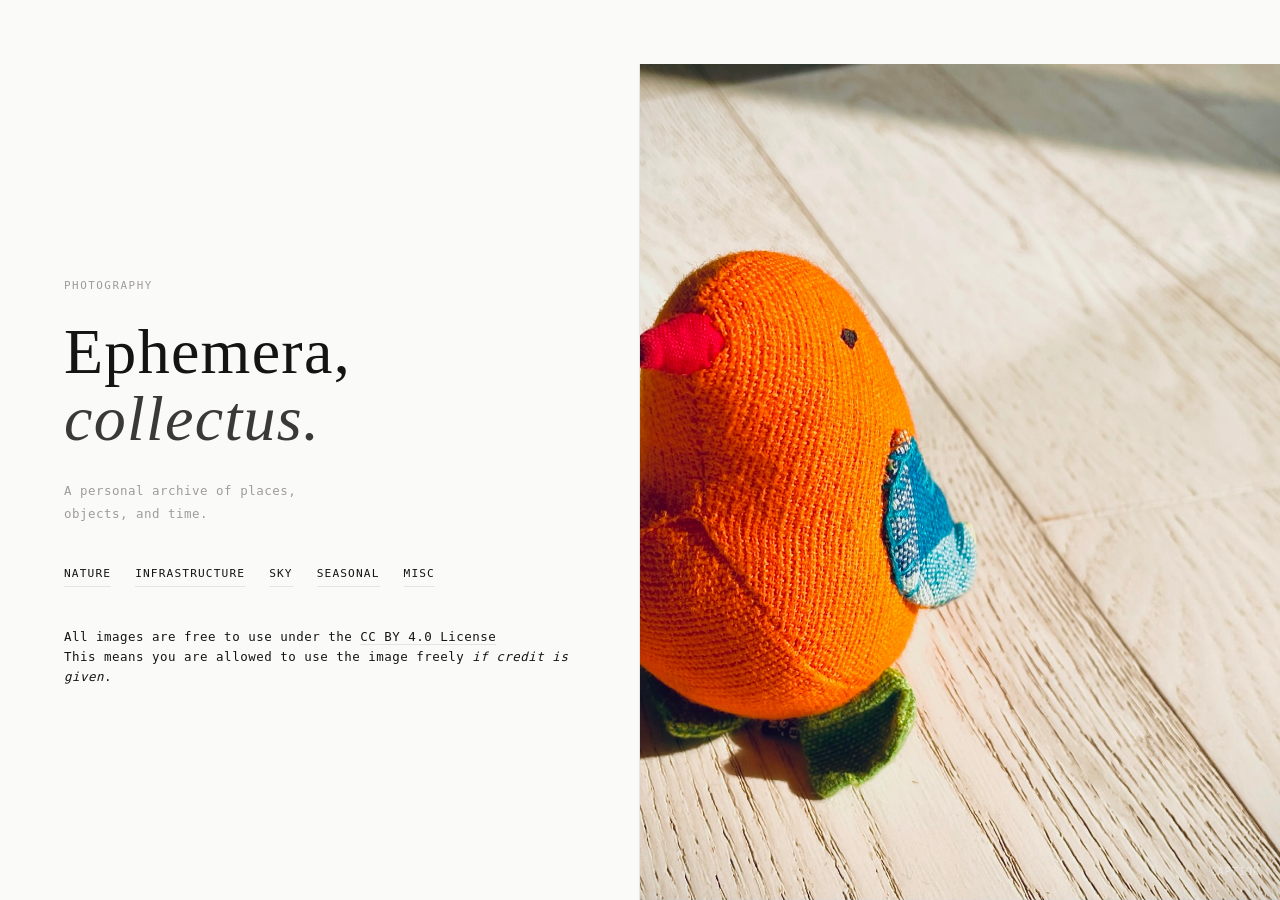
==== index.html @ 171a6552 "initial commit" ====
<!DOCTYPE html>
<html lang="en">

<head>
    <meta charset="UTF-8">
    <meta name="viewport" content="width=device-width, initial-scale=1.0">
    <link rel="icon" href="images/icon.JPG">
    <link rel="stylesheet" href="styles.css">
    <title>Photos</title>
</head>

<body>
    <section class="hero">
        <div class="hero_text">
            <p class="hero_eyebrow">Photography</p>
            <h1 class="hero_title">Ephemera,<br><em>collectus.</em></h1>
            <p class="hero_desc">
                A personal archive of places, objects, and time.
            </p>
            <nav class="hero_links">
                <a class="hero_link" href="categories/nature.html">Nature</a>
                <a class="hero_link" href="categories/infrastructure.html">Infrastructure</a>
                <a class="hero_link" href="categories/sky.html">Sky</a>
                <a class="hero_link" href="categories/seasonal.html">Seasonal</a>
                <a class="hero_link" href="categories/misc.html">Misc</a>
            </nav>

            <br><br>
            <p>All images are free to use under the <a href="https://creativecommons.org/licenses/by/4.0/">CC BY 4.0
                    License</a></p>
            <p>This means you are allowed to use the image freely <i>if credit is given</i>.</p>
        </div>

        <div class="hero_image">
            <img src="images/IMG_0469.JPG" alt="Hero photo">
            <span class="hero_image-caption">Caption</span>
        </div>

    </section>
</body>

</html>
---- styles.css ----
/* 
============================================================
    PHOTO GALLERY — Masonry · Light · Minimal
============================================================ 
*/

/* ----------- Reset & base ----------- */
*,
*::before,
*::after {
    box-sizing: border-box;
    margin: 0;
    padding: 0;
}

:root {
    --white: #fafaf9;
    --off-white: #f2f1ef;
    --light-gray: #e5e4e1;
    --mid-gray: #9e9c98;
    --dark-gray: #3a3936;
    --black: #141413;

    --gap: 1.25rem;
    --col-min: 260px;
    --nav-h: 4rem;
    --radius: 2px;

    --ease-out: cubic-bezier(0.16, 1, 0.3, 1);
}

html {
    scroll-behavior: smooth;
}

body {
    background-color: var(--white);
    color: var(--black);
    font-family: 'DM Mono', monospace;
    font-weight: 300;
    font-size: 0.78rem;
    letter-spacing: 0.04em;
    line-height: 1.6;
    -webkit-font-smoothing: antialiased;
}

a {
    color: var(--black);
    text-decoration: underline;
    text-decoration-color: var(--light-gray);
    text-underline-offset: 3px;
    transition: text-decoration-color 0.2s;
}

.lightbox_meta a {
    color: var(--mid-gray);
}

a:hover {
    text-decoration-color: var(--dark-gray);
}

/* ----------- Navigation ----------- */
.nav {
    position: fixed;
    top: 0;
    left: 0;
    right: 0;
    height: var(--nav-h);
    display: flex;
    align-items: center;
    justify-content: space-between;
    padding: 0 2rem;
    background: rgba(250, 250, 249, 0.88);
    backdrop-filter: blur(12px);
    -webkit-backdrop-filter: blur(12px);
    border-bottom: 1px solid var(--light-gray);
    z-index: 100;
}

.nav-title {
    font-family: Georgia, 'Times New Roman', Times, serif;
    font-weight: 300;
    font-size: 1.35rem;
    letter-spacing: 0.12em;
    color: var(--black);
    text-decoration: none;
}

.nav-links {
    display: flex;
    gap: 2rem;
    list-style: none;
}

.nav-links a {
    color: var(--mid-gray);
    text-decoration: none;
    font-size: 0.72rem;
    letter-spacing: 0.08em;
    text-transform: uppercase;
    transition: color 0.2s;
}

.nav-links a:hover,
.nav-links a[aria-current="page"] {
    color: var(--black);
}

/* ----------- Page wrapper ----------- */
.page {
    padding-top: calc(var(--nav-h) + 3rem);
    padding-bottom: 5rem;
    max-width: 1440px;
    margin: 0 auto;
    padding-left: 2rem;
    padding-right: 2rem;
}

/* ----------- Section header ----------- */
.section-header {
    display: flex;
    align-items: baseline;
    justify-content: space-between;
    margin-bottom: 2rem;
    padding-bottom: 1rem;
    border-bottom: 1px solid var(--light-gray);
}

.section-header_title {
    font-family: 'Cormorant Garamond', serif;
    font-weight: 300;
    font-size: 2.2rem;
    letter-spacing: 0.06em;
    color: var(--black);
}

.section-header_meta {
    color: var(--mid-gray);
    font-size: 0.7rem;
    letter-spacing: 0.1em;
    text-transform: uppercase;
}

/* ----------- Filter bar ----------- */
.filter-bar {
    display: flex;
    gap: 0.5rem;
    flex-wrap: wrap;
    margin-bottom: 2.5rem;
}

.filter-btn {
    appearance: none;
    background: transparent;
    border: 1px solid var(--light-gray);
    border-radius: 999px;
    padding: 0.3rem 0.9rem;
    font-family: 'DM Mono', monospace;
    font-size: 0.7rem;
    letter-spacing: 0.06em;
    color: var(--mid-gray);
    cursor: pointer;
    transition: background 0.18s, color 0.18s, border-color 0.18s;
}

.filter-btn:hover {
    border-color: var(--dark-gray);
    color: var(--dark-gray);
}

.filter-btn.active {
    background: var(--black);
    border-color: var(--black);
    color: var(--white);
}

/* ----------- Masonry grid ----------- */
.masonry {
    columns: var(--col-min) 3;
    column-gap: var(--gap);
}

/* item wrapper */
.photo-card {
    break-inside: avoid;
    margin-bottom: var(--gap);
    position: relative;
    cursor: pointer;
    border-radius: var(--radius);
    overflow: hidden;
    background: var(--off-white);

    /* staggered fade-in on load */
    opacity: 0;
    transform: translateY(10px);
    animation: card-in 0.55s var(--ease-out) forwards;
}

/* stagger delay for first 12 cards */
.photo-card:nth-child(1) {
    animation-delay: 0.05s;
}

.photo-card:nth-child(2) {
    animation-delay: 0.10s;
}

.photo-card:nth-child(3) {
    animation-delay: 0.15s;
}

.photo-card:nth-child(4) {
    animation-delay: 0.20s;
}

.photo-card:nth-child(5) {
    animation-delay: 0.25s;
}

.photo-card:nth-child(6) {
    animation-delay: 0.30s;
}

.photo-card:nth-child(7) {
    animation-delay: 0.35s;
}

.photo-card:nth-child(8) {
    animation-delay: 0.40s;
}

.photo-card:nth-child(9) {
    animation-delay: 0.45s;
}

.photo-card:nth-child(10) {
    animation-delay: 0.50s;
}

.photo-card:nth-child(11) {
    animation-delay: 0.55s;
}

.photo-card:nth-child(12) {
    animation-delay: 0.60s;
}

@keyframes card-in {
    to {
        opacity: 1;
        transform: translateY(0);
    }
}

.photo-card img {
    display: block;
    width: 100%;
    height: auto;
    transition: transform 0.55s var(--ease-out);
}

/* hover overlay */
._overlay {
    position: absolute;
    inset: 0;
    background: rgba(20, 20, 19, 0);
    display: flex;
    align-items: flex-end;
    padding: 1.1rem;
    transition: background 0.35s;
}

.photo-card_info {
    opacity: 0;
    transform: translateY(4px);
    transition: opacity 0.3s, transform 0.3s;
}

.photo-card_label {
    font-family: 'DM Mono', monospace;
    font-size: 0.68rem;
    letter-spacing: 0.08em;
    color: var(--white);
    text-transform: uppercase;
}

.photo-card_date {
    font-family: 'Cormorant Garamond', serif;
    font-style: italic;
    font-size: 0.85rem;
    color: rgba(250, 250, 249, 0.65);
}

.photo-card:hover img {
    transform: scale(1.03);
}

.photo-card:hover .photo-card_overlay {
    background: rgba(20, 20, 19, 0.38);
}

.photo-card:hover .photo-card_info {
    opacity: 1;
    transform: translateY(0);
}

/* ----------- Lightbox ----------- */
.lightbox {
    position: fixed;
    inset: 0;
    z-index: 200;
    background: rgba(20, 20, 19, 0.96);
    display: flex;
    flex-direction: column;
    align-items: center;
    justify-content: center;
    padding: 2rem;
    opacity: 0;
    pointer-events: none;
    transition: opacity 0.3s;
}

.lightbox_img {
    max-width: 90vw;
    max-height: 75vh;
    object-fit: contain;
    border-radius: var(--radius);
    box-shadow: 0 32px 80px rgba(0, 0, 0, 0.5);
    transform: scale(0.97);
    transition: transform 0.4s var(--ease-out);
    flex-shrink: 0;
}

.lightbox.open .lightbox_img {
    transform: scale(1);
}

.lightbox.open {
    opacity: 1;
    pointer-events: all;
}

.lightbox_close {
    position: absolute;
    top: 1.5rem;
    right: 1.5rem;
    appearance: none;
    background: none;
    border: 1px solid rgba(255, 255, 255, 0.2);
    border-radius: 999px;
    width: 2.2rem;
    height: 2.2rem;
    display: grid;
    place-items: center;
    cursor: pointer;
    color: var(--white);
    font-size: 1rem;
    transition: border-color 0.2s, background 0.2s;
}

.lightbox_close:hover {
    background: rgba(255, 255, 255, 0.1);
    border-color: rgba(255, 255, 255, 0.5);
}

.lightbox_caption {
    position: absolute;
    bottom: 2rem;
    left: 0;
    right: 0;
    text-align: center;
    color: rgba(250, 250, 249, 0.5);
    font-size: 0.72rem;
    letter-spacing: 0.1em;
    text-transform: uppercase;
}

/* ----------- Footer ----------- */
.footer {
    border-top: 1px solid var(--light-gray);
    padding: 2rem;
    display: flex;
    align-items: center;
    justify-content: space-between;
    color: var(--mid-gray);
    font-size: 0.7rem;
    letter-spacing: 0.06em;
}

.footer_name {
    font-family: 'Cormorant Garamond', serif;
    font-weight: 300;
    font-size: 1rem;
    letter-spacing: 0.1em;
    color: var(--dark-gray);
}

/* ----------- Responsive ----------- */
@media (max-width: 900px) {
    .masonry {
        columns: var(--col-min) 2;
    }
}

@media (max-width: 560px) {
    .masonry {
        columns: 1;
    }

    .nav {
        padding: 0 1.25rem;
    }

    .nav_links {
        gap: 1.25rem;
    }

    .page {
        padding-left: 1.25rem;
        padding-right: 1.25rem;
    }

    .section-header {
        flex-direction: column;
        gap: 0.25rem;
    }
}

/* ----------- Utility ----------- */
.sr-only {
    position: absolute;
    width: 1px;
    height: 1px;
    padding: 0;
    margin: -1px;
    overflow: hidden;
    clip: rect(0, 0, 0, 0);
    white-space: nowrap;
    border: 0;
}

/* ----------- Lightbox metadata ----------- */

.lightbox_meta {
    position: static;
    background: none;
    width: 100%;
    max-width: 90vw;
    padding: 1.25rem 0 0 0;
    margin-top: 1rem;
}

.lbm-title {
    font-family: 'Cormorant Garamond', serif;
    font-size: 1.2rem;
    font-weight: 300;
    letter-spacing: 0.06em;
    margin-bottom: 0.25rem;
}

.lbm-sub {
    display: flex;
    gap: 1.5rem;
    font-size: 0.7rem;
    letter-spacing: 0.08em;
    color: rgba(250, 250, 249, 0.6);
    margin-bottom: 0.5rem;
}

.lbm-note {
    font-family: 'Cormorant Garamond', serif;
    font-style: italic;
    font-size: 0.9rem;
    color: rgba(250, 250, 249, 0.55);
    margin-bottom: 0.75rem;
}

.lbm-exif {
    list-style: none;
    display: flex;
    flex-wrap: wrap;
    gap: 0.25rem 2rem;
    font-size: 0.68rem;
    letter-spacing: 0.06em;
    color: rgba(250, 250, 249, 0.45);
    border-top: 1px solid rgba(255, 255, 255, 0.1);
    padding-top: 0.75rem;
    margin-top: 0.5rem;
}

.lbm-exif li span {
    display: inline-block;
    color: rgba(250, 250, 249, 0.25);
    text-transform: uppercase;
    font-size: 0.62rem;
    margin-right: 0.5rem;
    letter-spacing: 0.1em;
}


/* ----------- Hero ----------- */
.hero {
    display: grid;
    grid-template-columns: 1fr 1fr;
    min-height: calc(100vh - var(--nav-h));
    margin-top: var(--nav-h);
}

.hero_text {
    display: flex;
    flex-direction: column;
    justify-content: center;
    padding: 5rem 4rem;
    border-right: 1px solid var(--light-gray);
}

.hero_eyebrow {
    font-size: 0.68rem;
    letter-spacing: 0.14em;
    text-transform: uppercase;
    color: var(--mid-gray);
    margin-bottom: 1.5rem;
}

.hero_title {
    font-family: 'Cormorant Garamond', serif;
    font-weight: 300;
    font-size: clamp(2.8rem, 5vw, 5rem);
    line-height: 1.05;
    letter-spacing: 0.02em;
    color: var(--black);
    margin-bottom: 1.75rem;
}

.hero_title em {
    font-style: italic;
    color: var(--dark-gray);
}

.hero_desc {
    font-size: 0.78rem;
    color: var(--mid-gray);
    line-height: 1.8;
    max-width: 36ch;
    margin-bottom: 2.5rem;
}

.hero_links {
    display: flex;
    gap: 1.5rem;
    flex-wrap: wrap;
}

.hero_link {
    font-size: 0.7rem;
    letter-spacing: 0.1em;
    text-transform: uppercase;
    color: var(--black);
    text-decoration: none;
    border-bottom: 1px solid var(--light-gray);
    padding-bottom: 0.2rem;
    transition: border-color 0.2s;
}

.hero_link:hover {
    border-color: var(--black);
}

.hero_image {
    position: relative;
    overflow: hidden;
    background: var(--off-white);
}

.hero_image img {
    width: 100%;
    height: 100%;
    object-fit: cover;
    display: block;
    opacity: 0;
    transform: scale(1.04);
    animation: hero-img-in 1.1s 0.2s var(--ease-out) forwards;
}

.hero_image-caption {
    position: absolute;
    bottom: 1.25rem;
    right: 1.25rem;
    font-size: 0.65rem;
    letter-spacing: 0.08em;
    color: rgba(250, 250, 249, 0.5);
    text-transform: uppercase;
}

@keyframes hero-img-in {
    to {
        opacity: 1;
        transform: scale(1);
    }
}

/* ----------- Responsive ----------- */
@media (max-width: 768px) {
    .hero {
        grid-template-columns: 1fr;
        grid-template-rows: auto 50vw;
    }

    .hero_text {
        border-right: none;
        border-bottom: 1px solid var(--light-gray);
        padding: 3rem 1.5rem;
    }

    .hero_title {
        font-size: 2.8rem;
    }
}
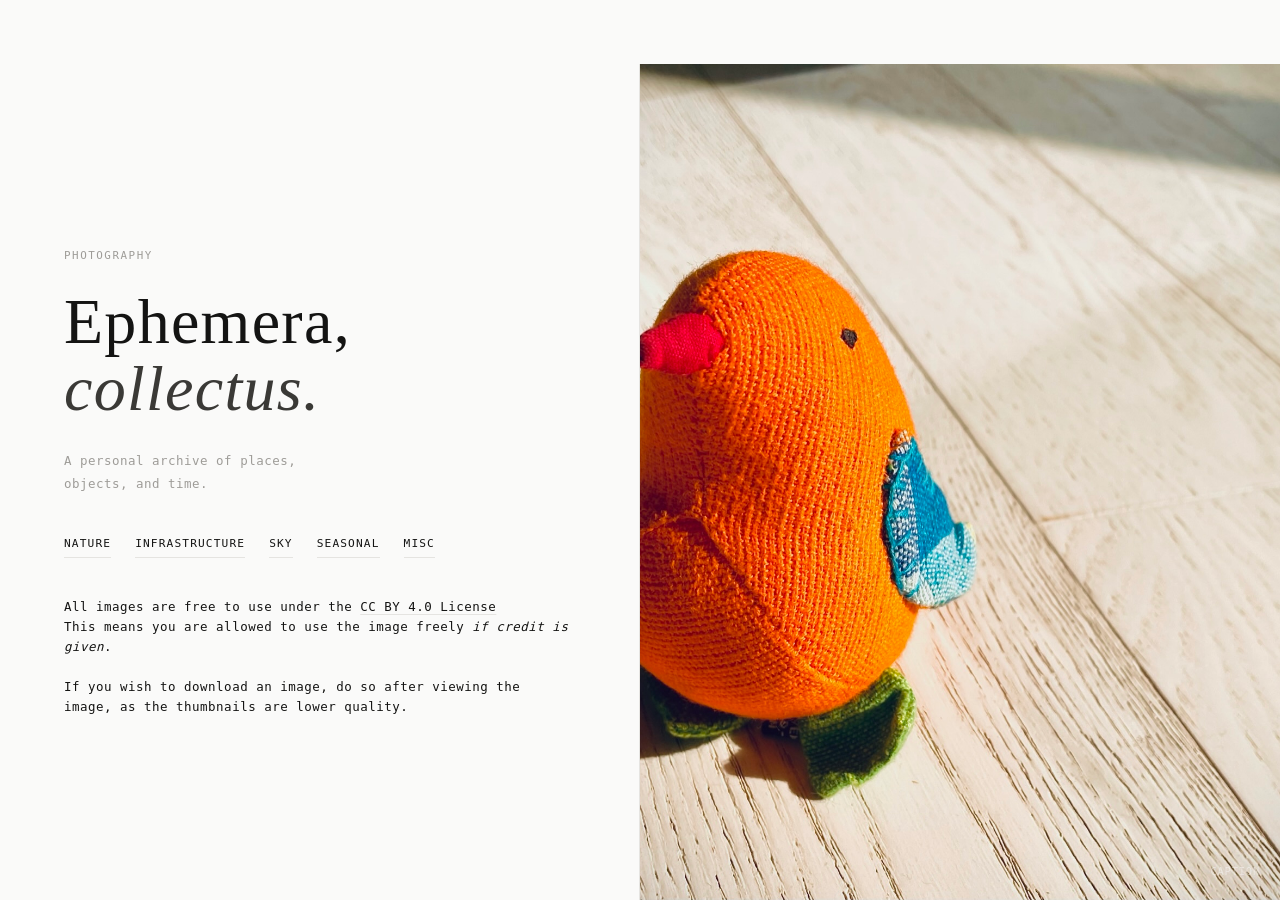
==== commit ccc58998: "update" ====
--- a/index.html
+++ b/index.html
@@ -29,6 +29,8 @@
             <p>All images are free to use under the <a href="https://creativecommons.org/licenses/by/4.0/">CC BY 4.0
                     License</a></p>
             <p>This means you are allowed to use the image freely <i>if credit is given</i>.</p>
+            <br>
+            <p>If you wish to download an image, do so after viewing the image, as the thumbnails are lower quality.</p>
         </div>
 
         <div class="hero_image">
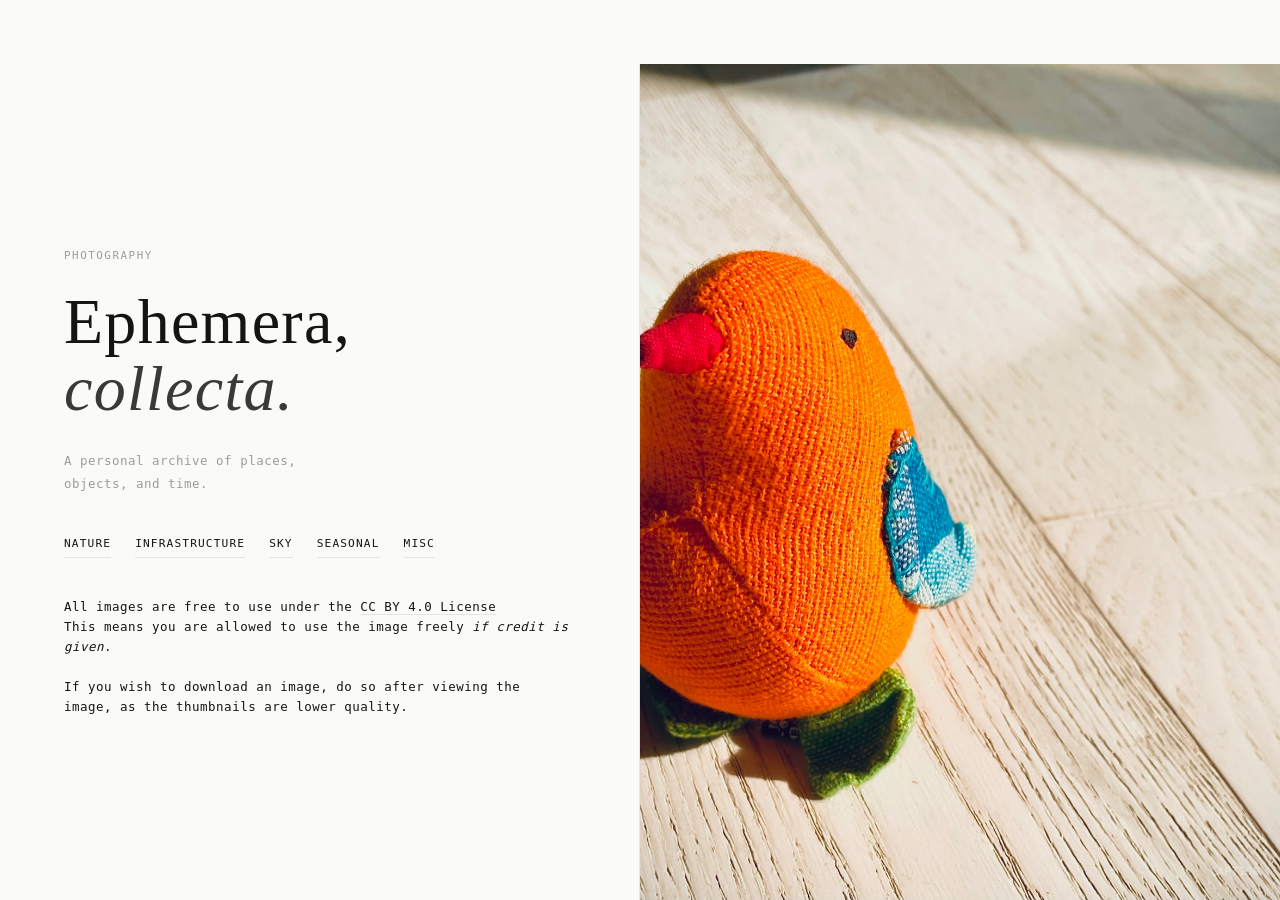
==== commit c2c3b20c: "update" ====
--- a/index.html
+++ b/index.html
@@ -13,7 +13,7 @@
     <section class="hero">
         <div class="hero_text">
             <p class="hero_eyebrow">Photography</p>
-            <h1 class="hero_title">Ephemera,<br><em>collectus.</em></h1>
+            <h1 class="hero_title">Ephemera,<br><em>collecta.</em></h1>
             <p class="hero_desc">
                 A personal archive of places, objects, and time.
             </p>
@@ -41,4 +41,4 @@
     </section>
 </body>
 
-</html>+</html>
--- a/styles.css
+++ b/styles.css
@@ -194,6 +194,10 @@
     /* staggered fade-in on load */
     opacity: 0;
     transform: translateY(10px);
+    animation: none;
+}
+
+.photo-card.animate {
     animation: card-in 0.55s var(--ease-out) forwards;
 }
 
@@ -324,11 +328,14 @@
 .lightbox_img {
     max-width: 90vw;
     max-height: 75vh;
+    height: auto;
+    width: auto;
     object-fit: contain;
     border-radius: var(--radius);
     box-shadow: 0 32px 80px rgba(0, 0, 0, 0.5);
     transform: scale(0.97);
-    transition: transform 0.4s var(--ease-out);
+    transition: transform 0.4s var(--ease-out), opacity 0.25s ease;
+    /* background: var(--off-white); */
     flex-shrink: 0;
 }
 
@@ -498,6 +505,23 @@
     letter-spacing: 0.1em;
 }
 
+.lbm-download {
+    display: inline-block;
+    font-size: 0.68rem;
+    letter-spacing: 0.1em;
+    text-transform: uppercase;
+    color: rgba(250, 250, 249, 0.45);
+    text-decoration: none;
+    border-bottom: 1px solid rgba(255, 255, 255, 0.15);
+    padding-bottom: 0.15rem;
+    transition: color 0.2s, border-color 0.2s;
+}
+
+.lbm-download:hover {
+    color: rgba(250, 250, 249, 0.9);
+    border-color: rgba(255, 255, 255, 0.5);
+}
+
 
 /* ----------- Hero ----------- */
 .hero {
@@ -616,4 +640,4 @@
     .hero_title {
         font-size: 2.8rem;
     }
-}+}
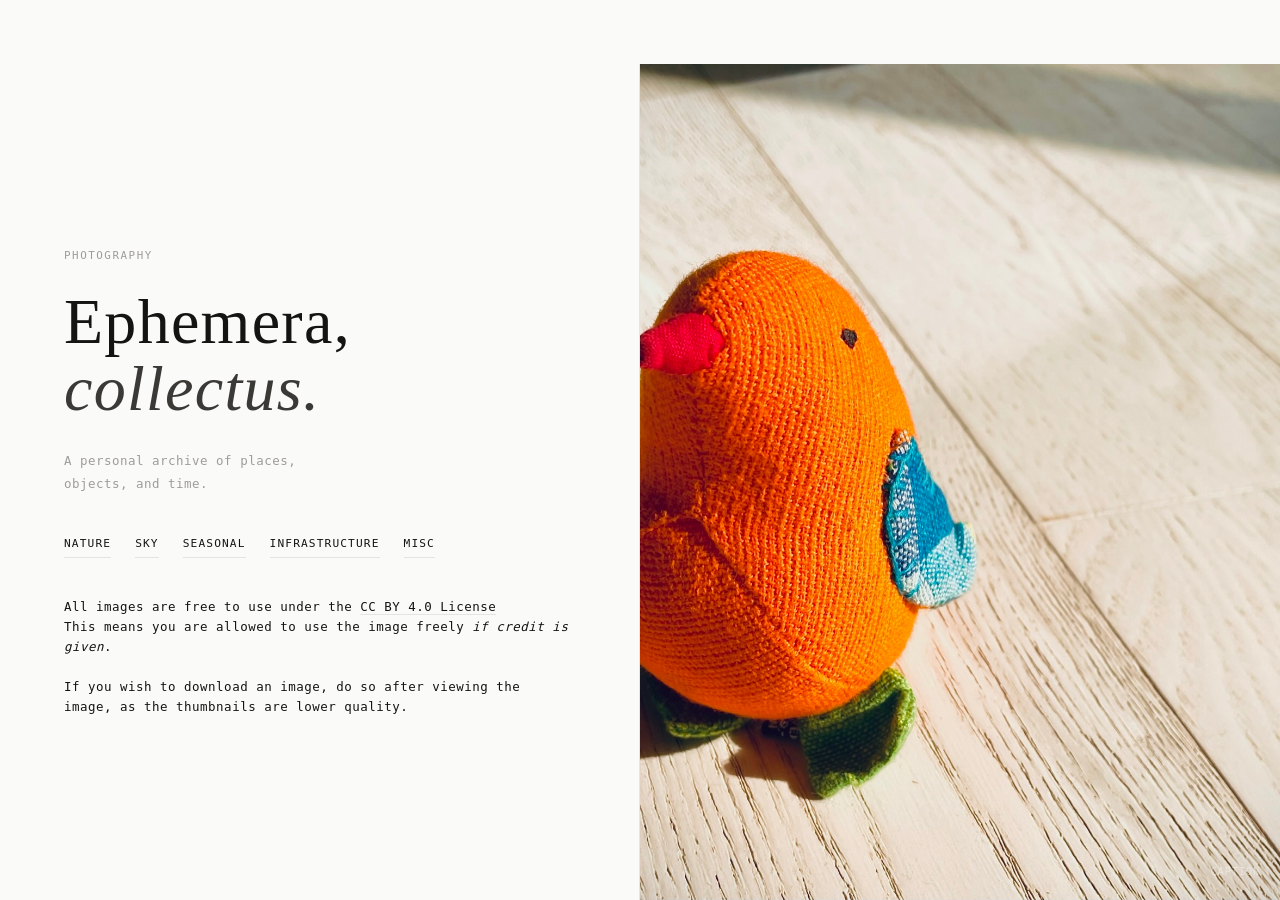
==== commit edef33a6: "update" ====
--- a/index.html
+++ b/index.html
@@ -13,15 +13,15 @@
     <section class="hero">
         <div class="hero_text">
             <p class="hero_eyebrow">Photography</p>
-            <h1 class="hero_title">Ephemera,<br><em>collecta.</em></h1>
+            <h1 class="hero_title">Ephemera,<br><em>collectus.</em></h1>
             <p class="hero_desc">
                 A personal archive of places, objects, and time.
             </p>
             <nav class="hero_links">
                 <a class="hero_link" href="categories/nature.html">Nature</a>
-                <a class="hero_link" href="categories/infrastructure.html">Infrastructure</a>
                 <a class="hero_link" href="categories/sky.html">Sky</a>
                 <a class="hero_link" href="categories/seasonal.html">Seasonal</a>
+                <a class="hero_link" href="categories/infrastructure.html">Infrastructure</a>
                 <a class="hero_link" href="categories/misc.html">Misc</a>
             </nav>
 
@@ -41,4 +41,4 @@
     </section>
 </body>
 
-</html>
+</html>
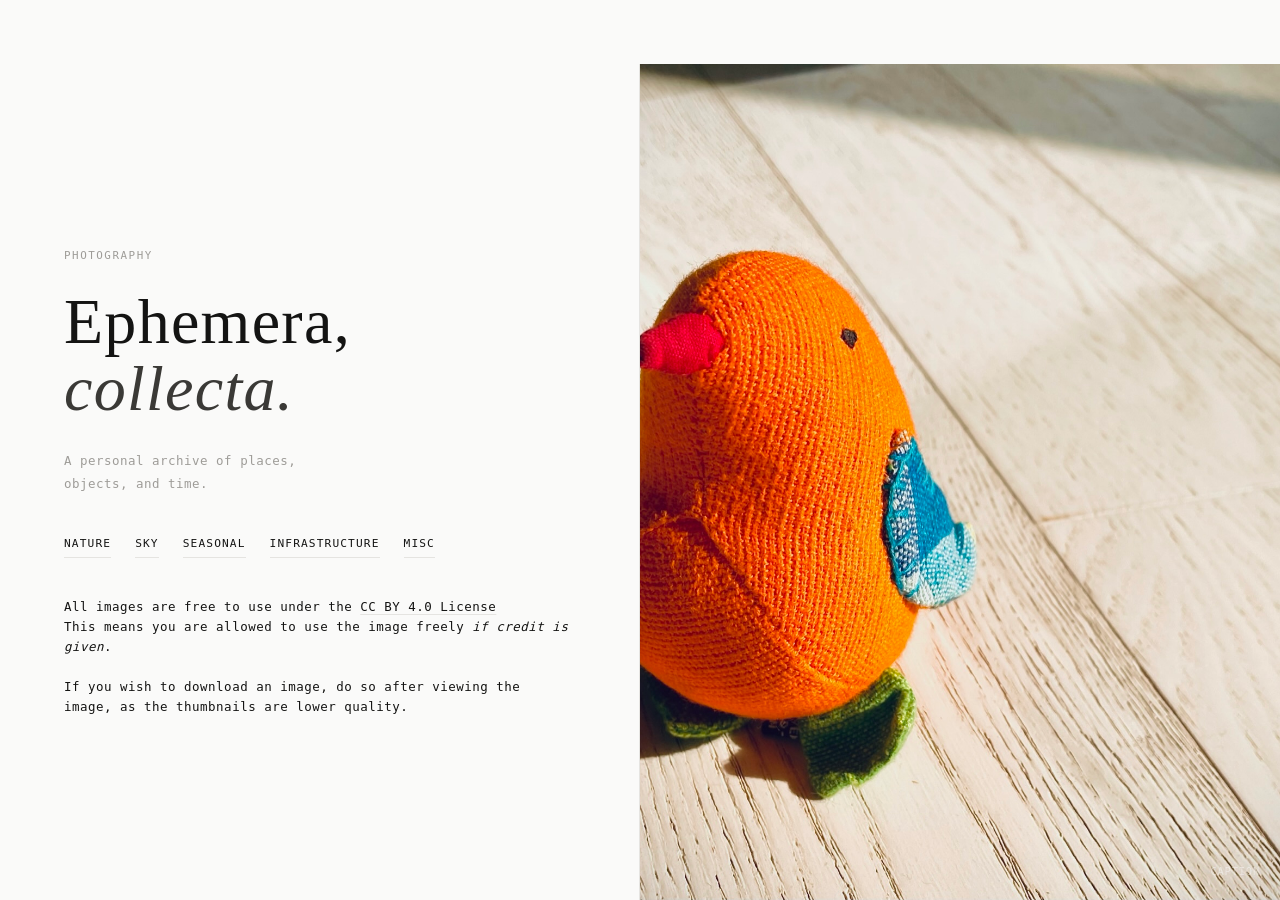
==== commit 39e00d0d: "Merge branch 'main' of https://github.com/sbrothers7/photos" ====
--- a/index.html
+++ b/index.html
@@ -13,7 +13,7 @@
     <section class="hero">
         <div class="hero_text">
             <p class="hero_eyebrow">Photography</p>
-            <h1 class="hero_title">Ephemera,<br><em>collectus.</em></h1>
+            <h1 class="hero_title">Ephemera,<br><em>collecta.</em></h1>
             <p class="hero_desc">
                 A personal archive of places, objects, and time.
             </p>
@@ -41,4 +41,4 @@
     </section>
 </body>
 
-</html>+</html>
